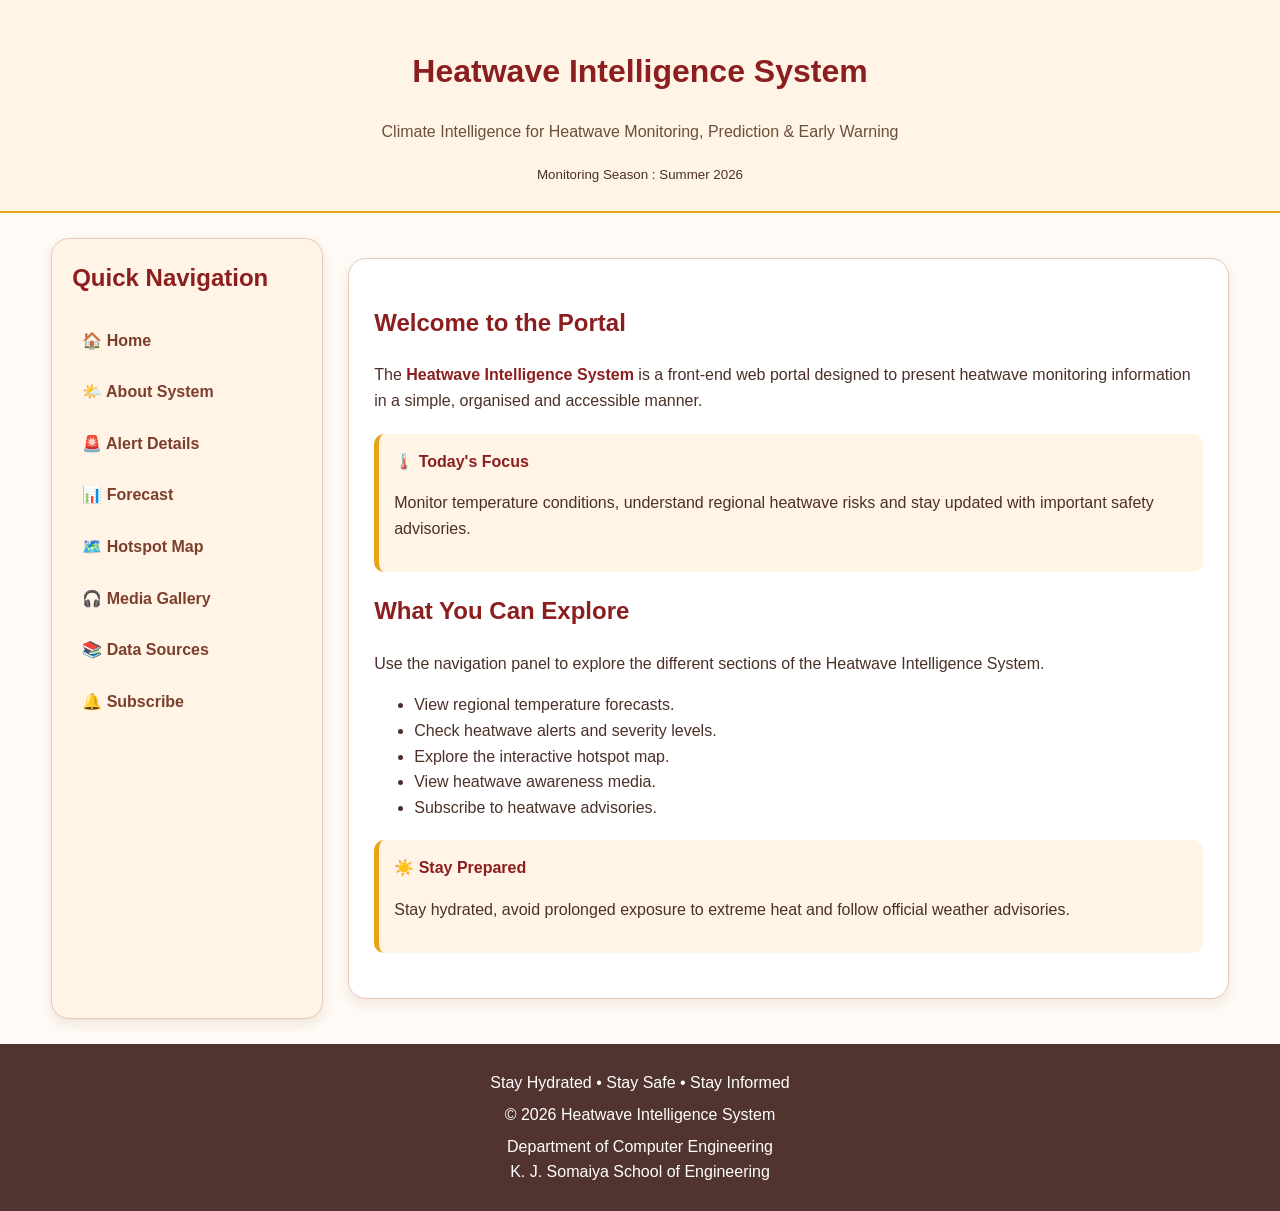
==== index.html @ b8337410 "Initial commit: HeatwavePortal" ====
<!DOCTYPE html>
<html lang="en">

<head>

    <meta charset="UTF-8">

    <meta name="viewport"
          content="width=device-width, initial-scale=1.0">

    <title>Heatwave Intelligence System</title>

    <!-- Main Website Theme -->
    <link rel="stylesheet" href="style.css">

    <!-- Task 9 Layout -->
    <link rel="stylesheet" href="layout.css">

</head>


<body class="layoutPage">


    <!-- =================================================
         HEADER
         ================================================= -->

    <header class="layoutHeader">

        <h1>

            Heatwave Intelligence System

        </h1>

        <p>

            Climate Intelligence for Heatwave Monitoring,
            Prediction & Early Warning

        </p>

        <small>

            Monitoring Season : Summer 2026

        </small>

    </header>



    <!-- =================================================
         MAIN AREA
         Sidebar + Content
         ================================================= -->

    <main class="layoutMain">


        <!-- ================= SIDEBAR ================= -->

        <aside class="layoutSidebar">

            <h2>
                Quick Navigation
            </h2>


            <a href="index.html">
                🏠 Home
            </a>


            <a href="about-system.html">
                🌤️ About System
            </a>


            <a href="alert-details.html">
                🚨 Alert Details
            </a>


            <a href="forecast.html">
                📊 Forecast
            </a>


            <a href="hotspot-map.html">
                🗺️ Hotspot Map
            </a>


            <a href="media.html">
                🎧 Media Gallery
            </a>


            <a href="sources.html">
                📚 Data Sources
            </a>


            <a href="subscribe.html">
                🔔 Subscribe
            </a>

        </aside>



        <!-- ================= CONTENT ================= -->

        <section class="layoutContent">


            <h2>
                Welcome to the Portal
            </h2>


            <p>

                The <strong>Heatwave Intelligence System</strong>
                is a front-end web portal designed to present
                heatwave monitoring information in a simple,
                organised and accessible manner.

            </p>


            <div class="layoutHighlight">

                <strong>
                    🌡️ Today's Focus
                </strong>

                <p>

                    Monitor temperature conditions, understand
                    regional heatwave risks and stay updated
                    with important safety advisories.

                </p>

            </div>


            <h2>
                What You Can Explore
            </h2>


            <p>

                Use the navigation panel to explore the different
                sections of the Heatwave Intelligence System.

            </p>


            <ul>

                <li>
                    View regional temperature forecasts.
                </li>

                <li>
                    Check heatwave alerts and severity levels.
                </li>

                <li>
                    Explore the interactive hotspot map.
                </li>

                <li>
                    View heatwave awareness media.
                </li>

                <li>
                    Subscribe to heatwave advisories.
                </li>

            </ul>


            <div class="layoutHighlight">

                <strong>
                    ☀️ Stay Prepared
                </strong>

                <p>

                    Stay hydrated, avoid prolonged exposure
                    to extreme heat and follow official
                    weather advisories.

                </p>

            </div>


        </section>

    </main>

    <footer class="layoutFooter">

        <p>

            Stay Hydrated • Stay Safe • Stay Informed

        </p>


        <p>

            © 2026 Heatwave Intelligence System

        </p>


        <p>

            Department of Computer Engineering<br>

            K. J. Somaiya School of Engineering

        </p>

    </footer>


</body>

</html>
---- style.css ----
/* =====================================================
   HEATWAVE INTELLIGENCE SYSTEM
   External CSS - Task 3
   ===================================================== */


/* ================= General Page Styling ================= */

body {
    font-family: "Trebuchet MS", Arial, sans-serif;
    background-color: #fffaf5;
    color: #4b3028;
    margin: 0;
    line-height: 1.6;
}


/* ================= Common Headings ================= */

h1 {
    color: #8b1e1e;
}

h2 {
    color: #a64b2a;
}

h3 {
    color: #c66a32;
}


/* ================= Header ================= */

header {
    background-color: #fff4e6;
    padding: 25px;
    text-align: center;
    border-bottom: 2px solid #e8a317;
}

header p {
    color: #6b4f3a;
}


/* ================= Main Content ================= */

main {
    width: 90%;
    max-width: 1100px;
    margin: 25px auto;
}


/* ================= Sections ================= */

section {
    background-color: #ffffff;
    padding: 22px;
    margin: 20px 0;
    border: 1px solid #f0d5c0;
    border-radius: 16px;
}


/* ================= Links ================= */

a {
    color: #8b4513;
}

a:hover {
    color: #c2410c;
}


/* ================= Horizontal Lines ================= */

hr {
    border: 0;
    border-top: 1px solid #e8c7b5;
    margin: 20px 0;
}


/* ================= Footer ================= */

footer {
    background-color: #4b3028;
    color: #fff8f0;
    text-align: center;
    padding: 22px;
    margin-top: 35px;
}

footer p {
    margin: 6px;
}


/* ================= Small Details ================= */

strong {
    color: #8b1e1e;
}

mark {
    background-color: #ffe0a8;
    padding: 2px 5px;
    border-radius: 4px;
}
---- layout.css ----
/* =====================================================
   HEATWAVE INTELLIGENCE SYSTEM
   TASK 9 - PAGE LAYOUT
   Header | Sidebar | Content | Footer
   ===================================================== */


/* ===== Overall Page ===== */

.layoutPage {
    min-height: 100vh;

    display: flex;
    flex-direction: column;
}


/* ===== Header ===== */

.layoutHeader {
    background-color: #fff4e6;

    padding: 25px;

    text-align: center;

    border-bottom: 2px solid #e8a317;
}


/* ===== Main Layout ===== */

.layoutMain {
    width: 92%;

    max-width: 1200px;

    margin: 25px auto;

    display: flex;

    gap: 25px;

    flex: 1;
}


/* ===== Left Sidebar ===== */

.layoutSidebar {
    width: 230px;

    flex-shrink: 0;

    background-color: #fff4e6;

    border: 1px solid #e8c7b5;

    border-radius: 18px;

    padding: 20px;

    box-shadow: 0 5px 12px rgba(120, 70, 40, 0.12);
}


/* ===== Sidebar Heading ===== */

.layoutSidebar h2 {
    color: #8b1e1e;

    margin-top: 0;
}


/* ===== Sidebar Links ===== */

.layoutSidebar a {
    display: block;

    text-decoration: none;

    color: #7c3f2c;

    font-weight: bold;

    padding: 10px;

    margin: 6px 0;

    border-radius: 10px;
}


/* ===== Sidebar Hover ===== */

.layoutSidebar a:hover {
    background-color: #f6c89f;

    color: #5c241b;
}


/* ===== Right Content ===== */

.layoutContent {
    flex: 1;

    background-color: #ffffff;

    border: 1px solid #e8c7b5;

    border-radius: 18px;

    padding: 25px;

    box-shadow: 0 5px 12px rgba(120, 70, 40, 0.10);
}


/* ===== Content Headings ===== */

.layoutContent h2 {
    color: #8b1e1e;
}


/* ===== Highlight Box ===== */

.layoutHighlight {
    background-color: #fff4e6;

    border-left: 5px solid #e8a317;

    padding: 15px;

    margin: 20px 0;

    border-radius: 10px;
}


/* ===== Footer ===== */

.layoutFooter {
    background-color: #51342f;

    color: white;

    text-align: center;

    padding: 20px;

    margin-top: auto;
}


/* ===== Responsive Layout ===== */

@media screen and (max-width: 700px) {

    .layoutMain {
        flex-direction: column;
    }

    .layoutSidebar {
        width: auto;
    }

}
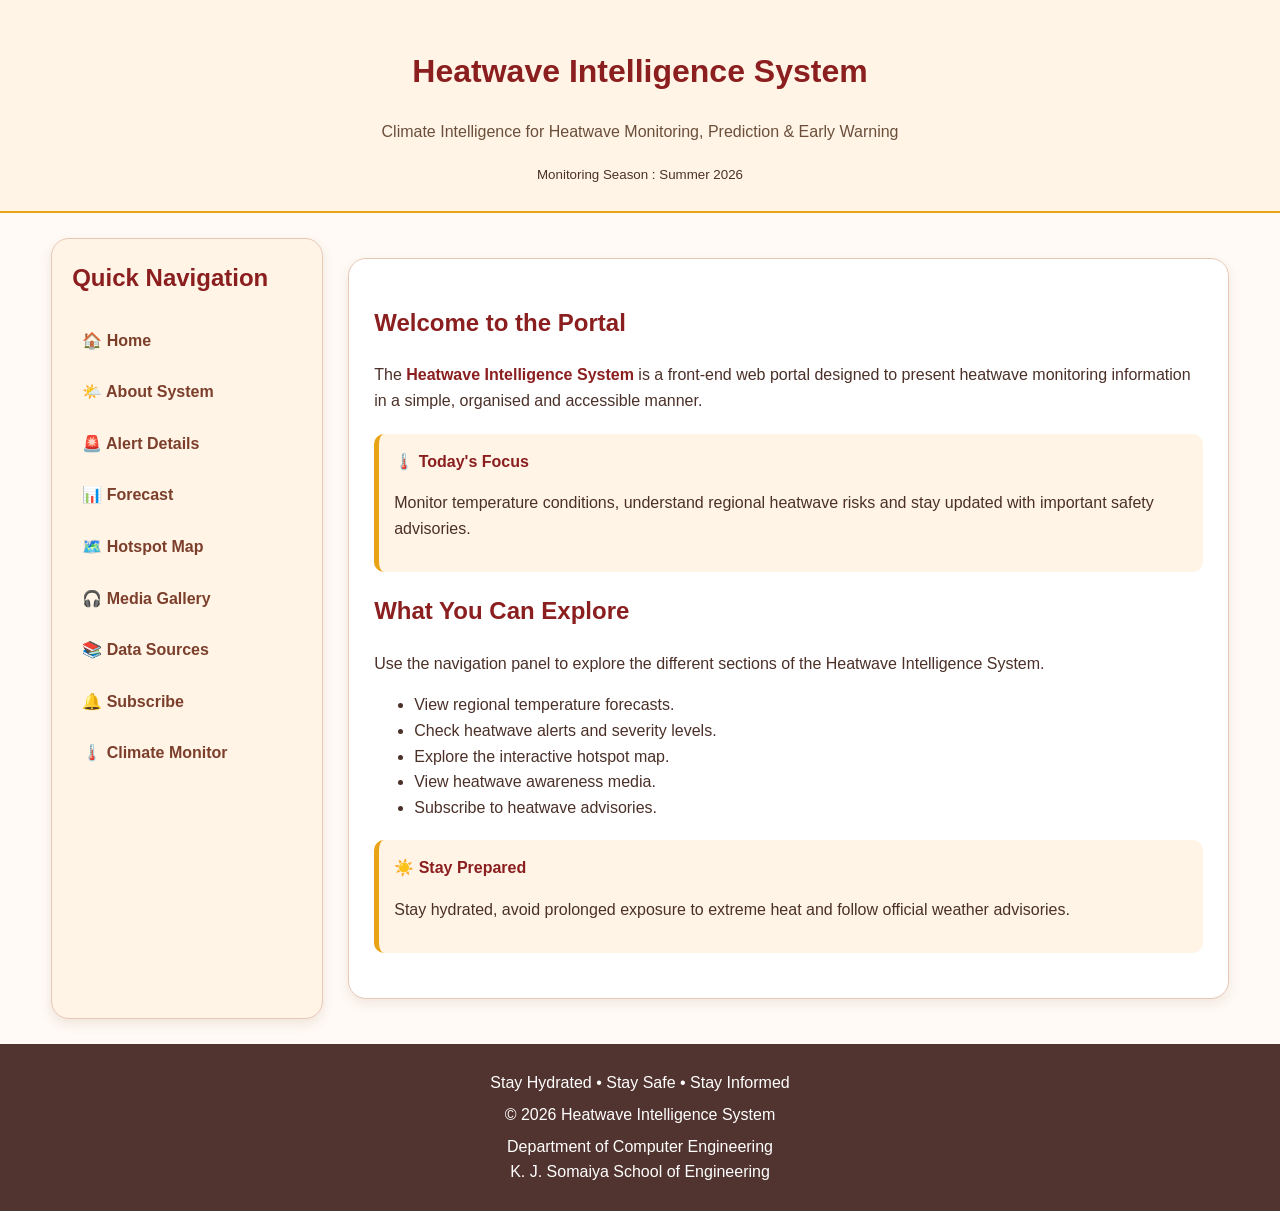
==== commit 71e872ad: "Link climate monitor from portal navigation" ====
--- a/index.html
+++ b/index.html
@@ -107,6 +107,11 @@
                 🔔 Subscribe
             </a>
 
+
+            <a href="climate-alert.html">
+                🌡️ Climate Monitor
+            </a>
+
         </aside>
 
 
